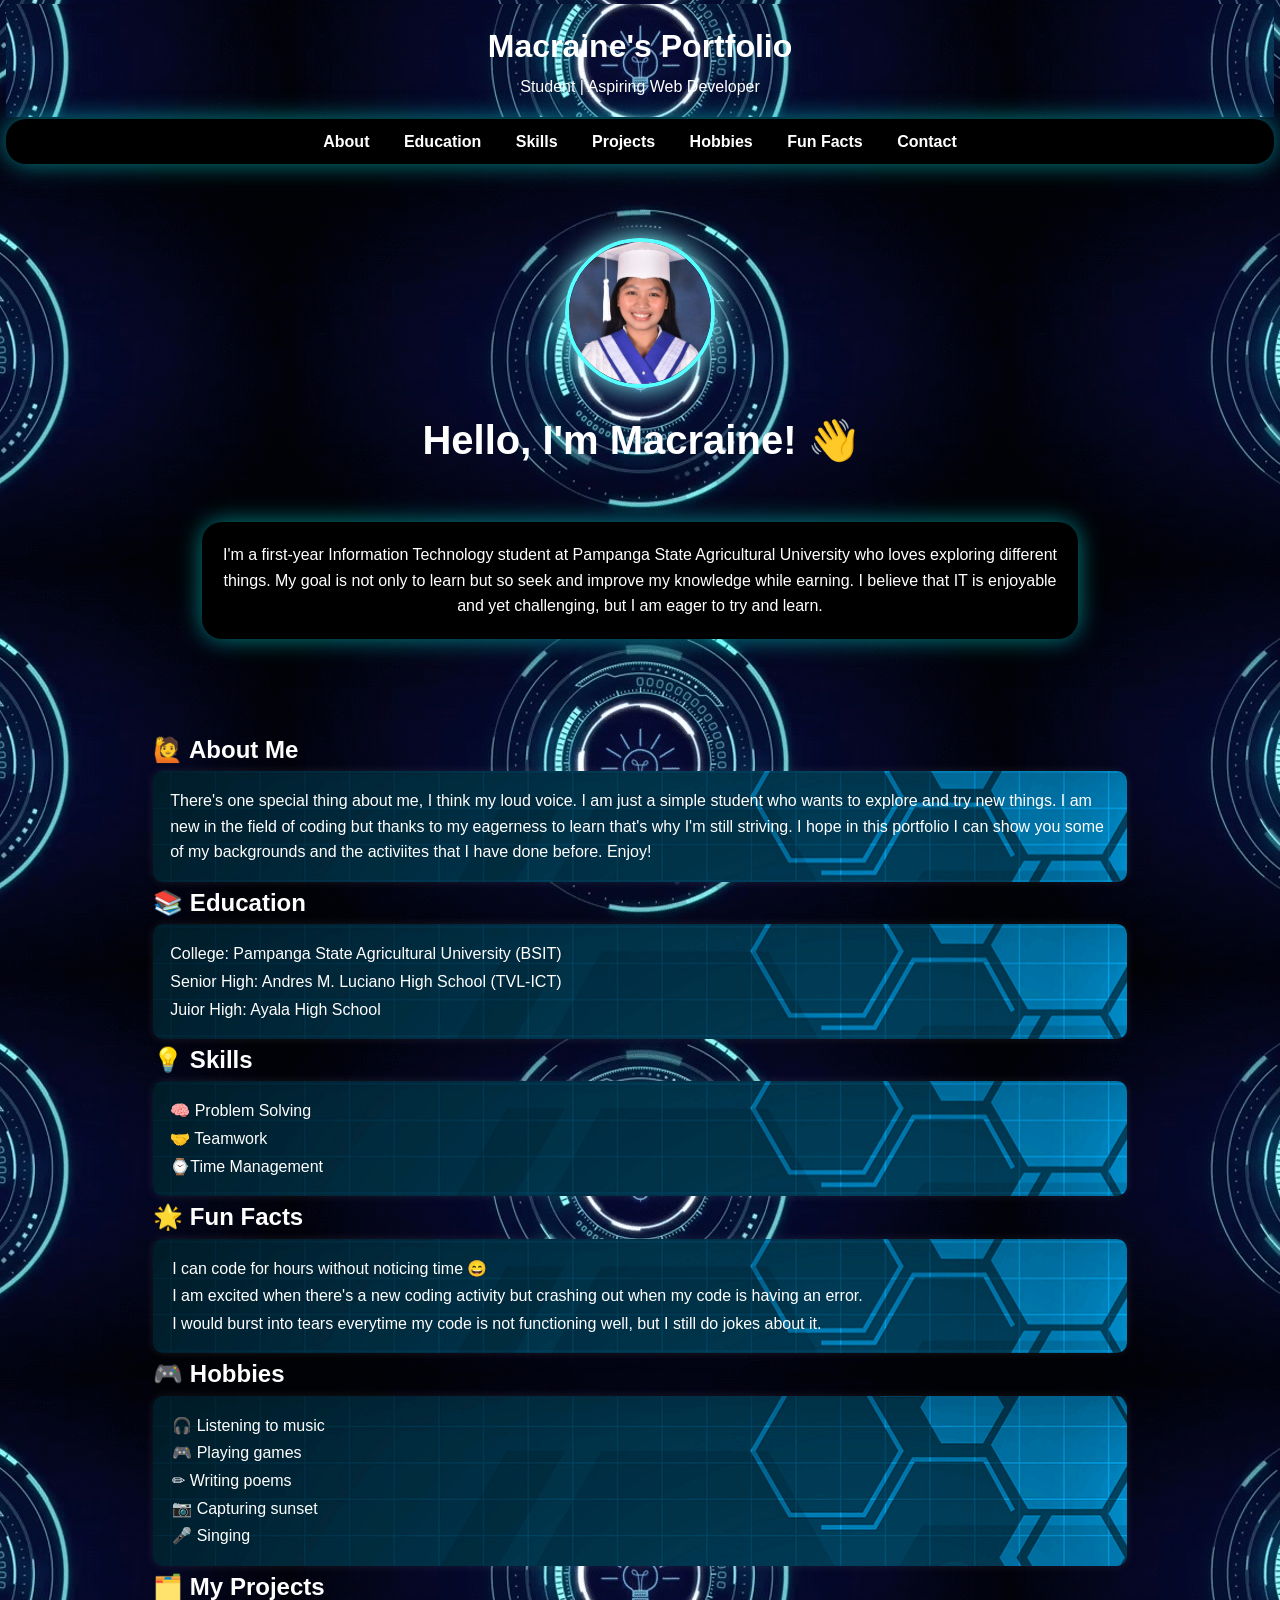
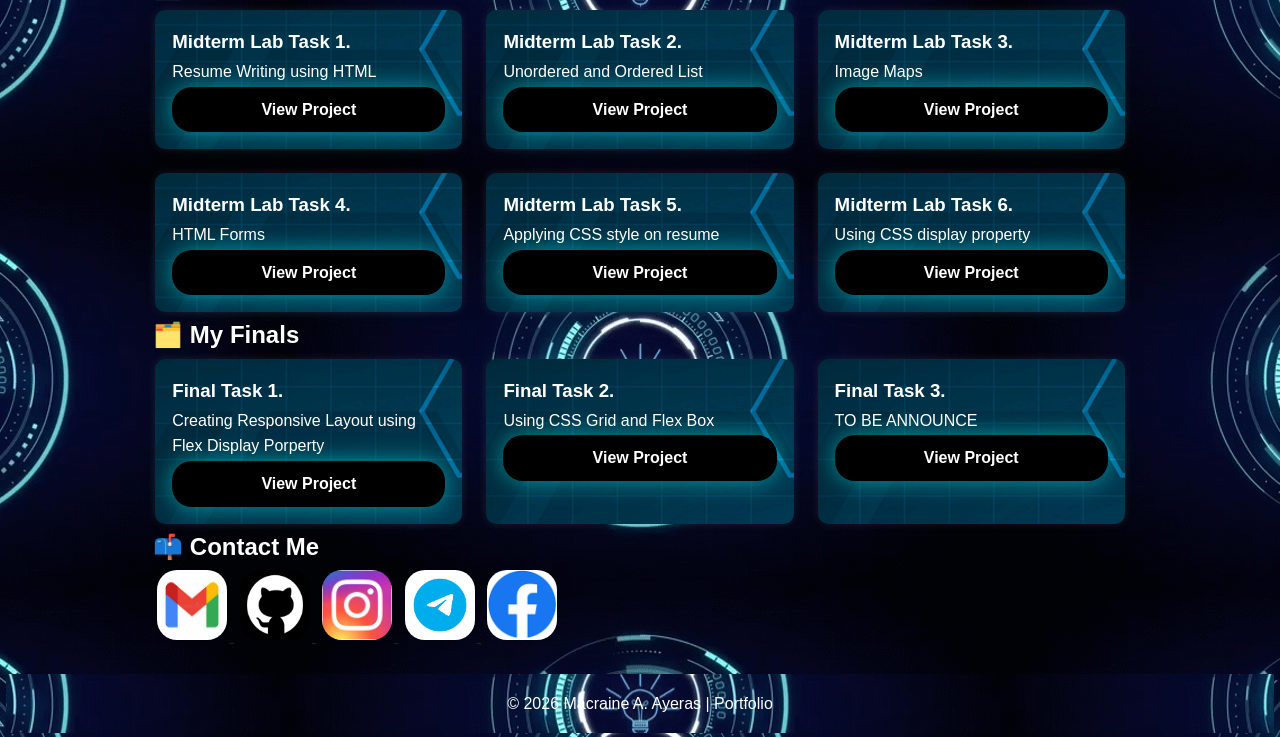
==== index.html @ 58535326 "Update index.html" ====
<!DOCTYPE html>
<html lang="en">
<head>
    <meta charset="UTF-8">
    <meta name="viewport" content="width=device-width, initial-scale=1.0">
    <title>My Portfolio</title>

    <style>
        * {
            margin: 2px;
            padding: 0;
            box-sizing: border-box;
            font-family:'Segoe UI', Tahoma, Geneva, Verdana, sans-serif;
        }

        body {
            line-height: 1.6;
            background-image: url('FinalBG.gif');
            background-position: center;
        }
      

        header,footer {
            background-image:url('FinalBG.gif');
            background-position: center;
            color: #ffffff;
            padding: 15px 0;
            text-align: center;
        }

        h2{
            color: white;
        }

        nav {
            padding: 10px;
            text-align: center;
            border-radius: 10px;
            background: rgba(0,0,0.5);
            border-radius: 20px;
            box-shadow: 0 0 25px rgba(0,255,255,0.5);

        }

        nav a {
            color: white;
            margin: 0 15px;
            text-decoration: none;
            font-weight: bold;
        }

        nav a:hover {
            color: #15929b;
        }

        .container {
            width: 80%;
            margin:  auto;
            padding: 20px;
        }

        .port img {
           width: 150px;
           height: 150px;
           border: 4px solid rgb(87, 255, 255);
           border-radius: 60%;
           margin: 10px auto;
           box-shadow: 0 0 30px rgb(139, 255, 255);
           
           
        }

        .icons img{
            width: 70px;
            height: 70px;
            border-radius: 20px;
            transition: transform 0.3s ease, box-shadow 0.3s ease;
            cursor: pointer;
        }

        .port {
            text-align: center;
            padding: 40px 0;
        }

        .port h1 {
            font-size: 2.5rem;
            color: white;            
        
        }

        .port p {
            color: white;
            width: 90%;
            margin: 50px auto;
            padding: 20px;
            text-align: center;
            background: rgba(0,0,0.5);
            border-radius: 20px;
            box-shadow: 0 0 25px rgba(0,255,255,0.5);
        }

        .projects {
            display: flex;
            gap: 20px;
            flex-wrap: wrap;
        }


        .card {
            background-image: url('bgMid.gif');
            background-position: center;
            background-size: auto;
            color: white;
            padding: 15px;
            flex: 1 1 250px;
            border-radius: 10px;
            box-shadow: 0 0 10px rgba(235, 224, 224, 0.1);
        }

    </style>
</head>
<body>
      <header>
        <h1>Macraine's Portfolio</h1>
        <p> Student | Aspiring  Web Developer</p>
      </header>
    

    <nav>
        <a href="#about">About</a>
        <a href="#education">Education</a>
        <a href="#skills">Skills</a>
        <a href="#projects">Projects</a>
        <a href="#hobbies">Hobbies</a>
        <a href="#funfacts">Fun Facts</a>
        <a href="#contact">Contact</a>      
    </nav>
    

       <div class="container">
        <section class="port">
            <img src="grad.jpg">
            <h1> Hello, I'm Macraine! 👋</h1>
            <p>I'm a first-year Information Technology student at Pampanga State Agricultural University who loves exploring different things. My goal is not only to learn but so seek and improve my knowledge while earning. I believe that IT is enjoyable and yet challenging, but I am eager to try and learn.</p>
        </section>

        
            <h2>🙋 About Me</h2>
            <div class="card">
               <p>   There's one special thing about me, I think my loud voice. I am just a simple student who wants to explore and try new things. I am new in the field of coding but thanks to my eagerness to learn that's why I'm still striving. I hope in this portfolio I can show you some of my backgrounds and the activiites that I have done before. Enjoy! </p>
            </div>           

          
            <h2> 📚 Education</h2>
            <div class="card">
               <p>College: Pampanga State Agricultural University (BSIT)</p>
               <p>Senior High: Andres M. Luciano High School (TVL-ICT)</p>
               <p>Juior High: Ayala High School</p>
            </div>

           <h2> 💡 Skills</h2>
           <div class="card">
                <P>🧠 Problem Solving</P>
                <P>🤝 Teamwork</P>
                <p>⌚Time Management</p>
           </div>

         
           <h2> 🌟 Fun Facts</h2>
            <div class="card">
              <ul type="none">
                <li>I can code for hours without noticing time 😄</li>
                <li>I am excited when there's a new coding activity but crashing out when my code is having an error. </li>
                <li>I would burst into tears everytime my code is not functioning well, but I still do jokes about it.</li>
              </ul>
            </div>
     

           <h2>🎮 Hobbies</h2>
           <div class="card">
            <ul type="none">
                <li>🎧 Listening to music </li>
                <li>🎮 Playing games  </li>
                <li>✏ Writing poems</li>
                <li>📷 Capturing sunset</li>
                <li>🎤 Singing</li>
            </ul>
           </div>

            <h2>🗂️ My Projects</h2>
            <div class="projects">
                <div class="card">
                    <h3>Midterm Lab Task 1.</h3>
                    <p>Resume Writing using HTML</p>
                  <nav>
                    <a href="Resumee.html" target="_blank" class="btn">View Project</a>
                  </nav>
                </div>

                <div class="card">
                    <h3>Midterm Lab Task 2.</h3>
                    <p>Unordered and Ordered List</p>
                  <nav>
                    <a href="task2.html" target="_blank" class="btn">View Project</a>
                  </nav>
                </div>

                <div class="card">
                    <h3>Midterm Lab Task 3.</h3>
                    <p>Image Maps</p>
                  <nav>
                    <a href="map.html" target="_blank" class="btn">View Project</a>
                  </nav>
                </div>

                <div class="card">
                    <h3>Midterm Lab Task 4.</h3>
                    <p>HTML Forms</p>
                  <nav>
                    <a href="formTask.html" target="_blank" class="btn">View Project</a>
                  </nav>
                </div>

                <div class="card">
                    <h3>Midterm Lab Task 5.</h3>
                    <p>Applying CSS style on resume </p>
                  <nav>
                    <a href="resume.html" target="_blank" class="btn">View Project</a>
                  </nav>
                </div>

                <div class="card">
                    <h3>Midterm Lab Task 6.</h3>
                    <p>Using CSS display property</p>
                  <nav>
                    <a href="LabTask6-1.html" target="_blank" class="btn">View Project</a>
                  </nav>
                </div>
            </div>


            <h2>🗂️ My Finals</h2>
            <div class="projects">
                <div class="card">
                    <h3>Final Task 1.</h3>
                    <p>Creating Responsive Layout using Flex Display Porperty</p>
                  <nav>
                    <a href="#FinalTask1.html" target="_blank" class="btn">View Project</a>
                  </nav>
                </div>

                <div class="card">
                    <h3>Final Task 2.</h3>
                    <p>Using CSS Grid and Flex Box</p>
                  <nav>
                    <a href="FinalTask2.html" target="_blank" class="btn">View Project</a>
                  </nav>
                </div>
                
                <div class="card">
                    <h3>Final Task 3.</h3>
                    <p>TO BE ANNOUNCE</p>
                  <nav>
                    <a href="#" target="_blank" class="btn">View Project</a>
                  </nav>
                </div>
            </div>
  
            <h2>📫 Contact Me</h2>
            <div class="icons">
                <a href="https://ayerasraine@gmail.com" target="_blank">
                    <img src="gmail.jpg" alt="Gmail">
                </a>

                <a href="https://github.com/ayerasmacraine" target="_blank">
                    <img src="github.jpg" alt="github">
                </a>

                <a href="https://www.instagram.com/lilary.a" target="_blank">
                    <img src="instagram.jpg" alt="instagram">
                </a>

                <a href="TeleQR.jpg" target="_blank">
                    <img src="tele.jpg" alt="telegram">
                </a>

                <a href="https://www.facebook.com/share/1NigavJPXQ/" target="_blank">
                    <img src="facebook.jpg" alt="facebook">
                </a>             
            </div>
    </div>
    <footer>
        <p>© 2026 Macraine A. Ayeras | Portfolio </p>
    </footer>

</body>
</html>
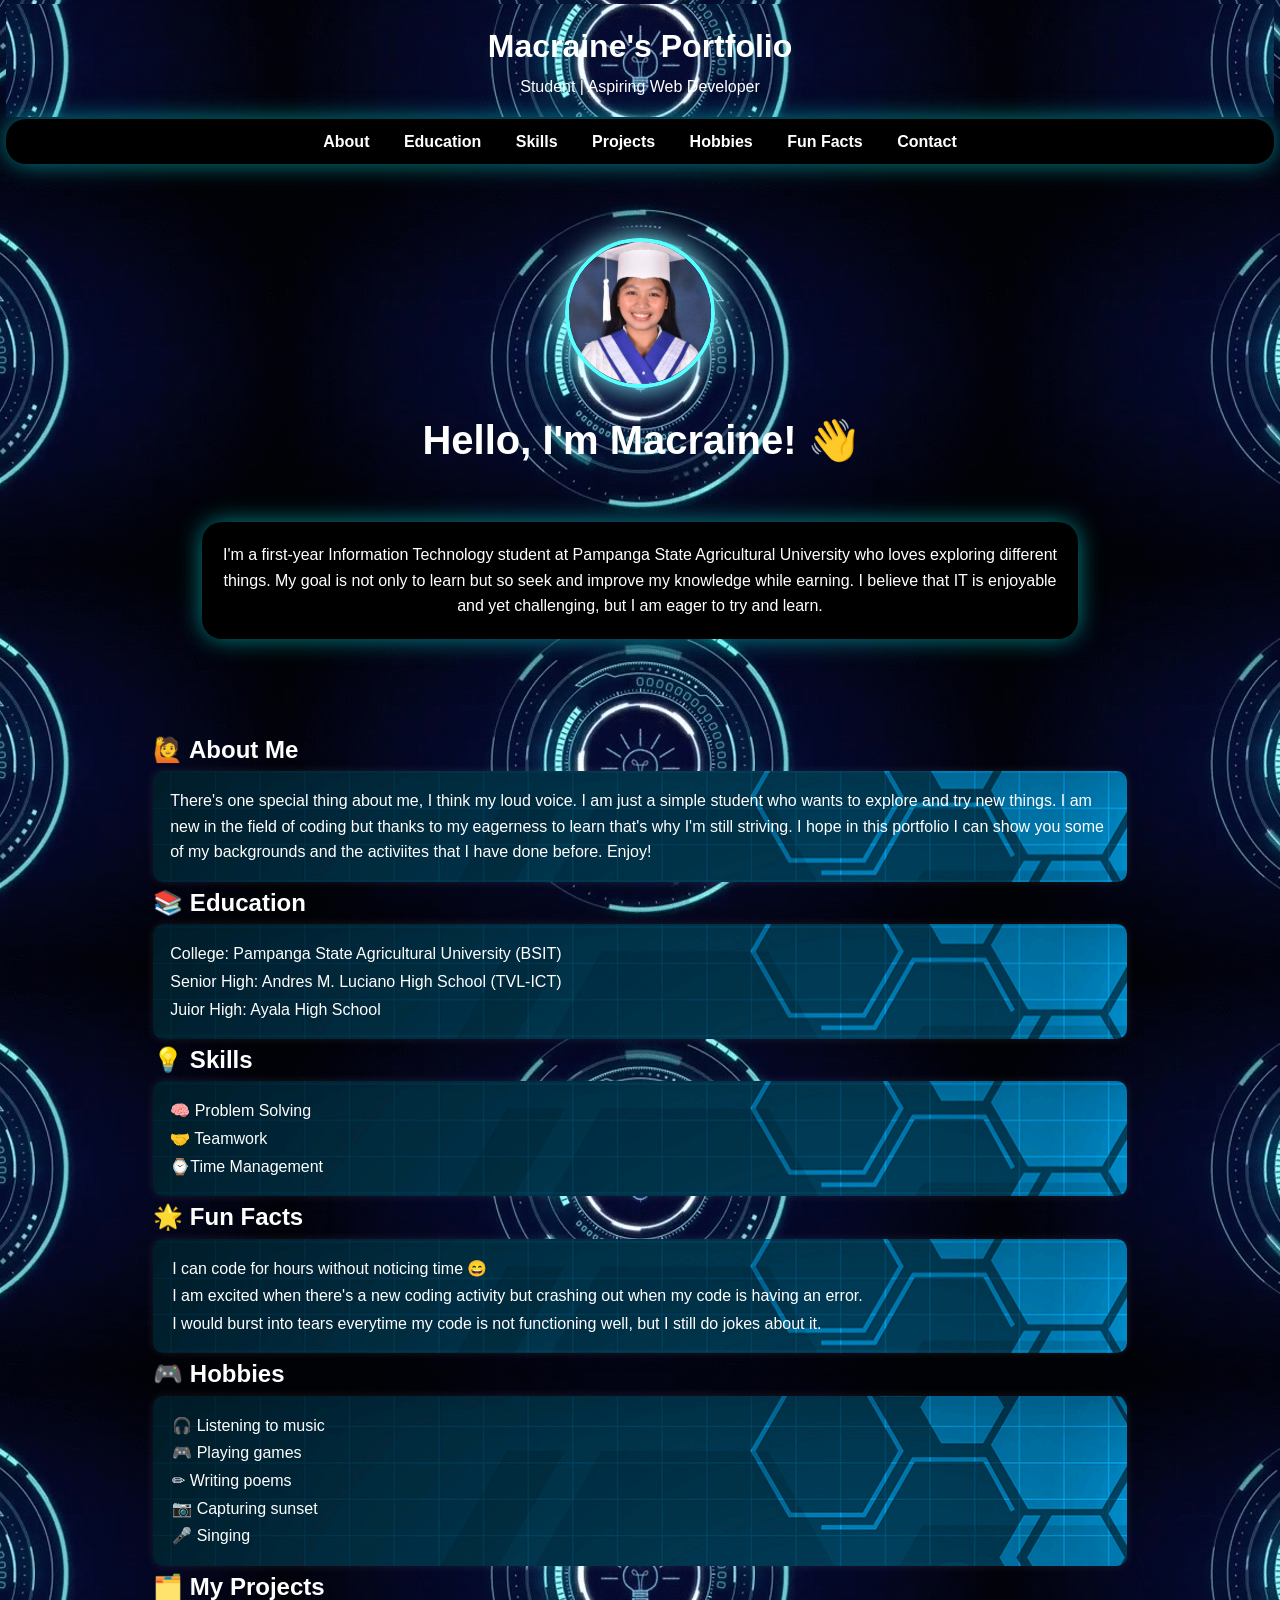
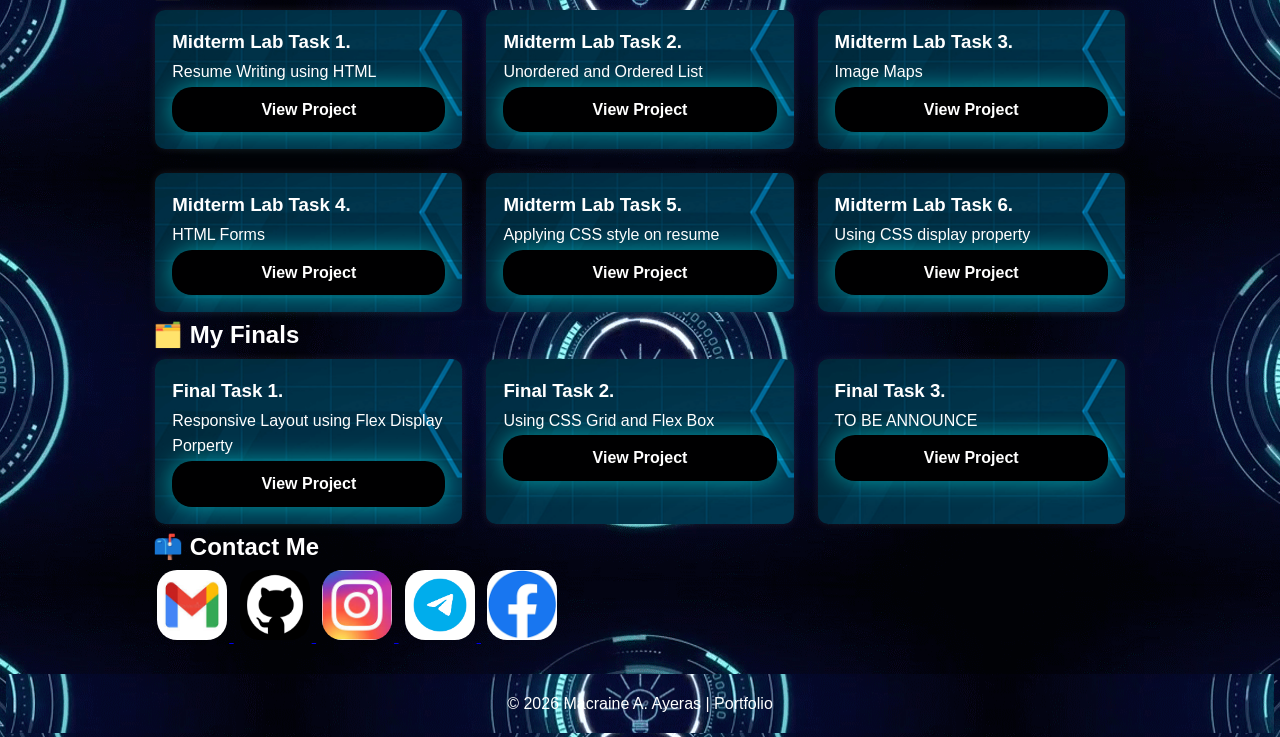
==== commit 88b87c1a: "Fix HTML encoding issues in index.html" ====
--- a/index.html
+++ b/index.html
@@ -244,9 +244,9 @@
             <div class="projects">
                 <div class="card">
                     <h3>Final Task 1.</h3>
-                    <p>Creating Responsive Layout using Flex Display Porperty</p>
-                  <nav>
-                    <a href="#FinalTask1.html" target="_blank" class="btn">View Project</a>
+                    <p>Responsive Layout using Flex Display Porperty</p>
+                  <nav>
+                    <a href="FinalTask1.html" target="_blank" class="btn">View Project</a>
                   </nav>
                 </div>
 
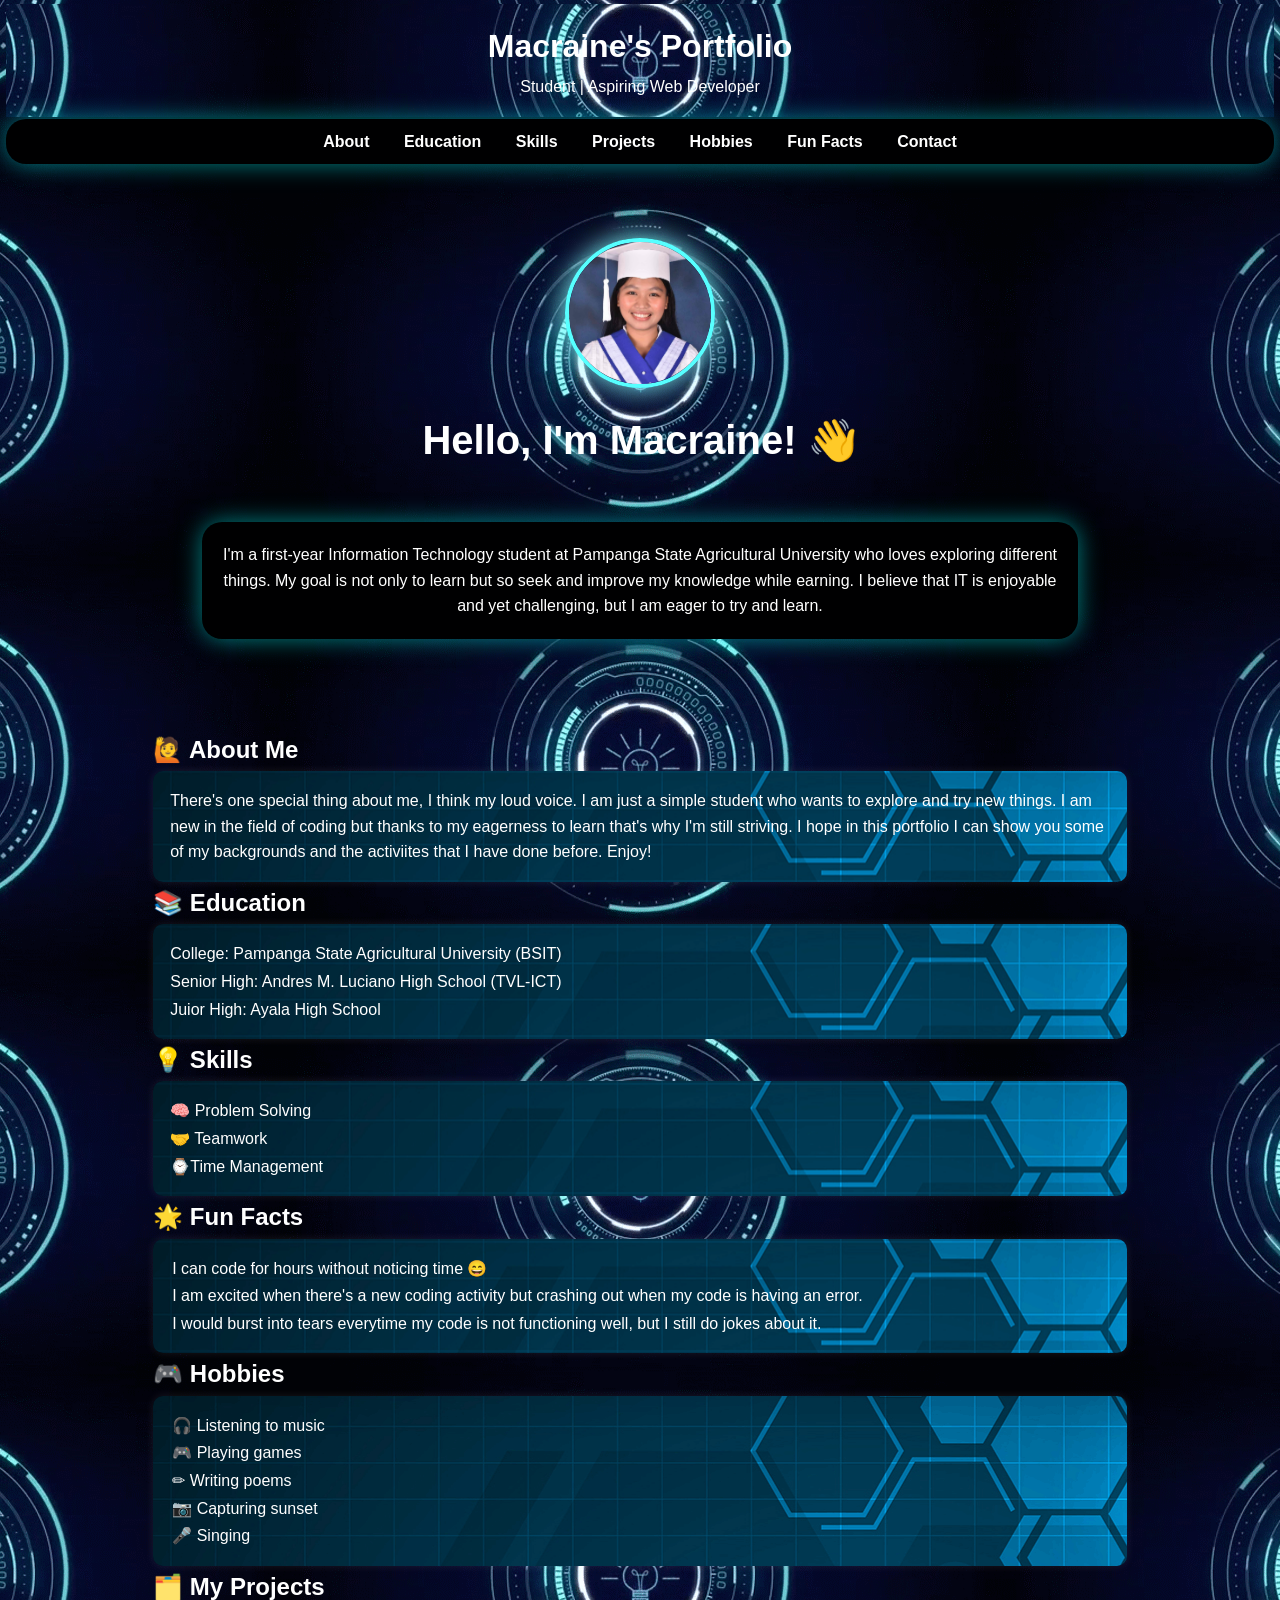
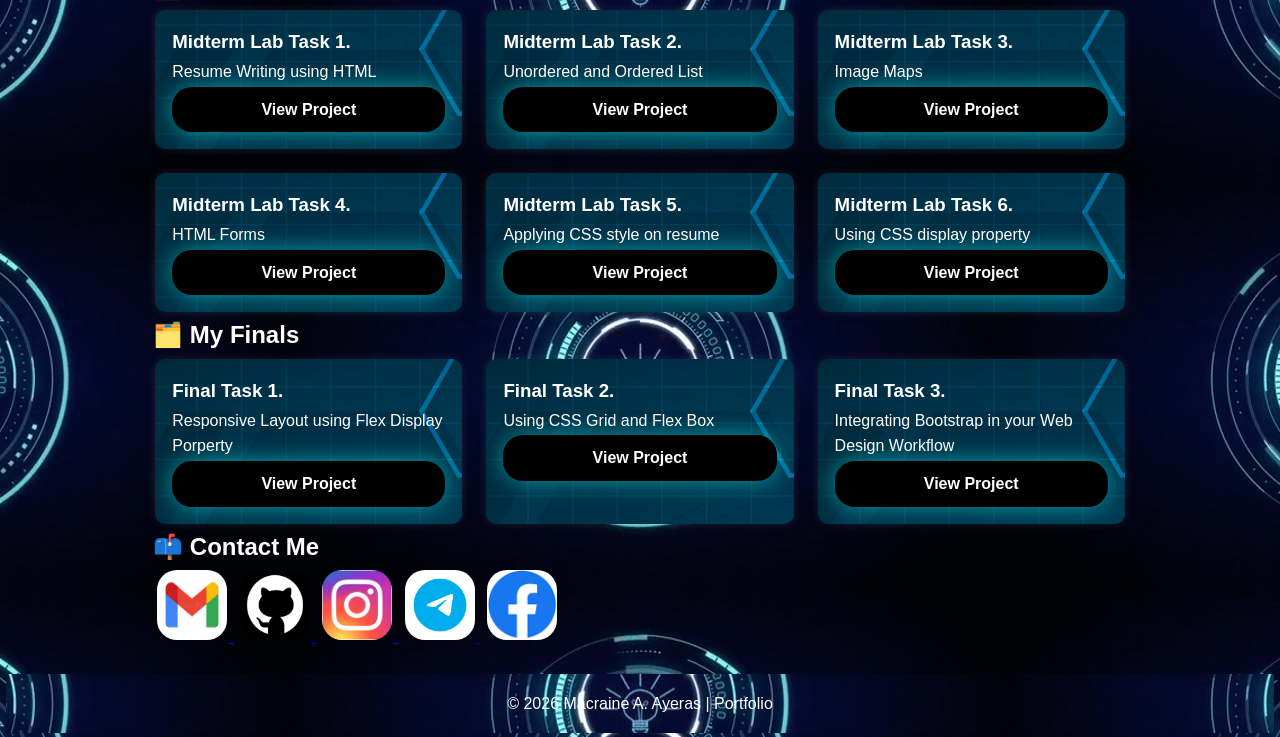
==== commit bea71057: "Fix HTML formatting and update content" ====
--- a/index.html
+++ b/index.html
@@ -260,9 +260,9 @@
                 
                 <div class="card">
                     <h3>Final Task 3.</h3>
-                    <p>TO BE ANNOUNCE</p>
-                  <nav>
-                    <a href="#" target="_blank" class="btn">View Project</a>
+                    <p>Integrating Bootstrap in your Web Design Workflow</p>
+                  <nav>
+                    <a href="FinalTask3.html" target="_blank" class="btn">View Project</a>
                   </nav>
                 </div>
             </div>
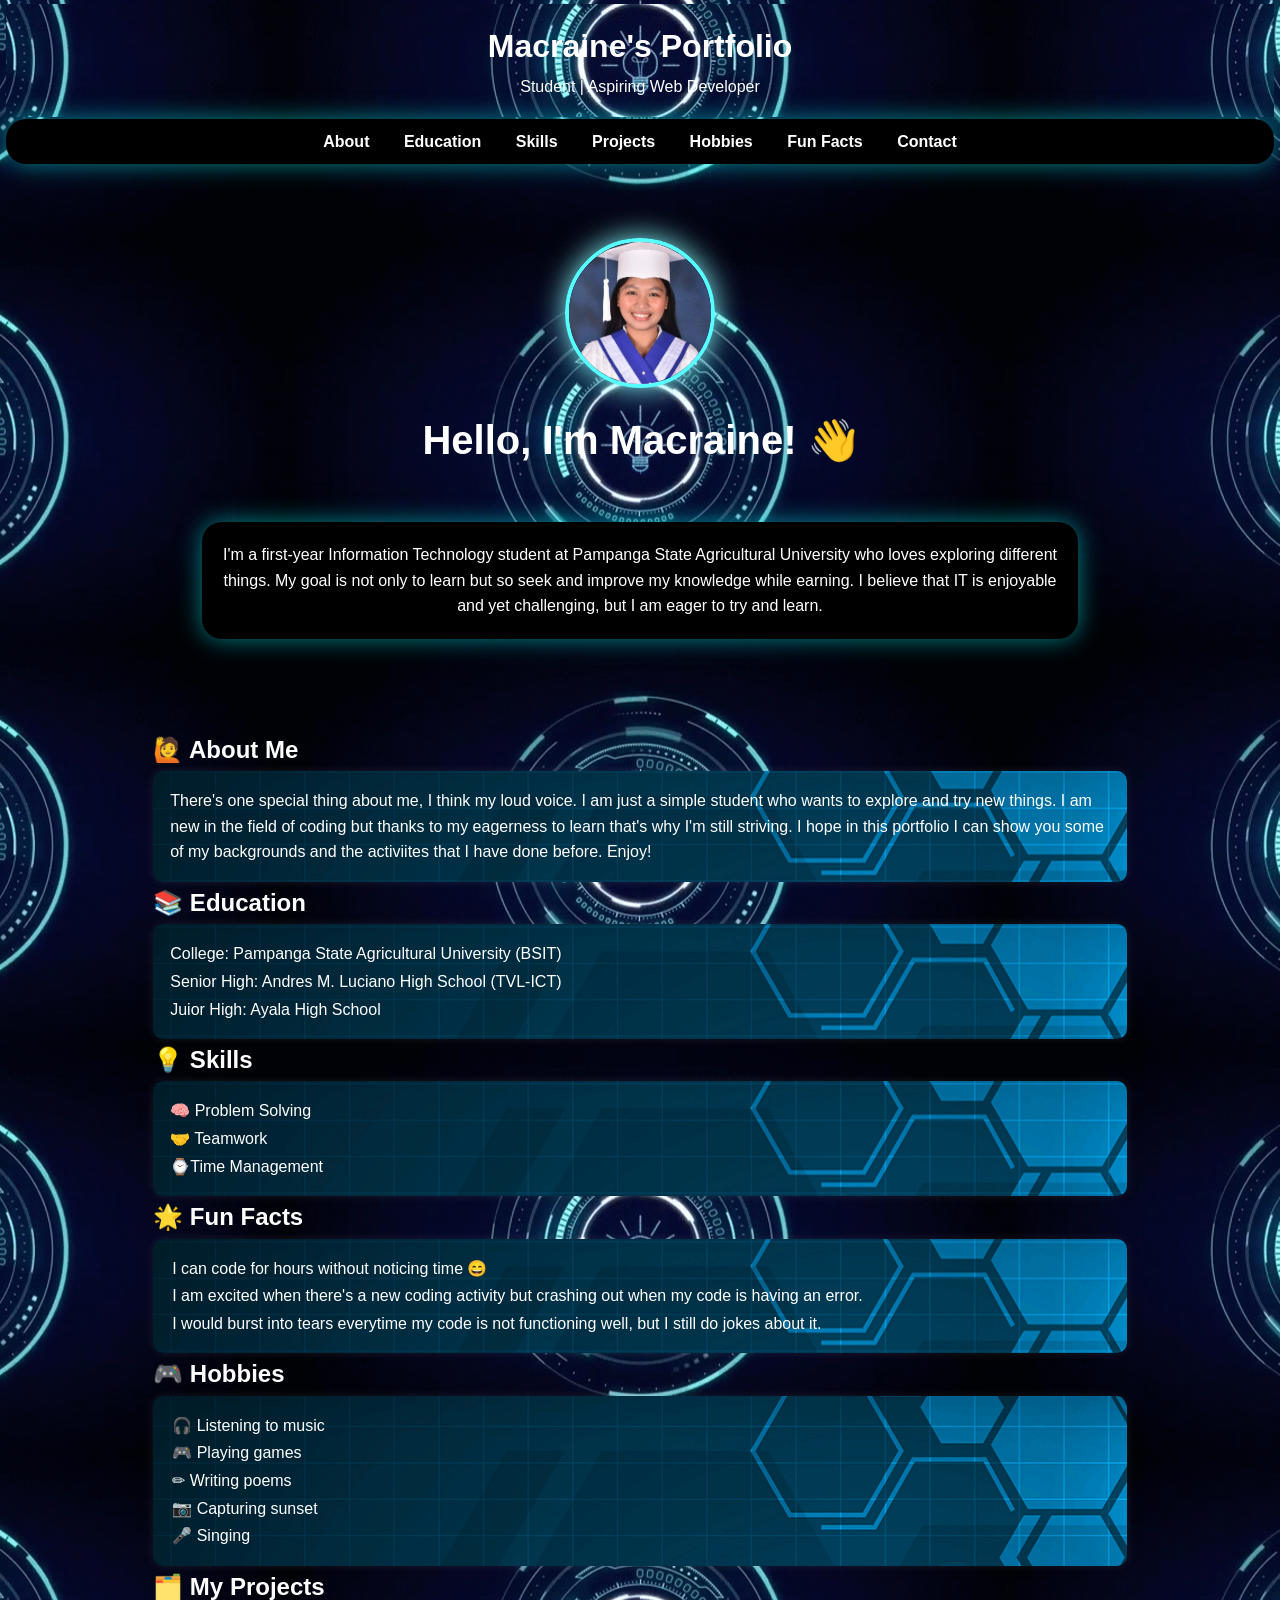
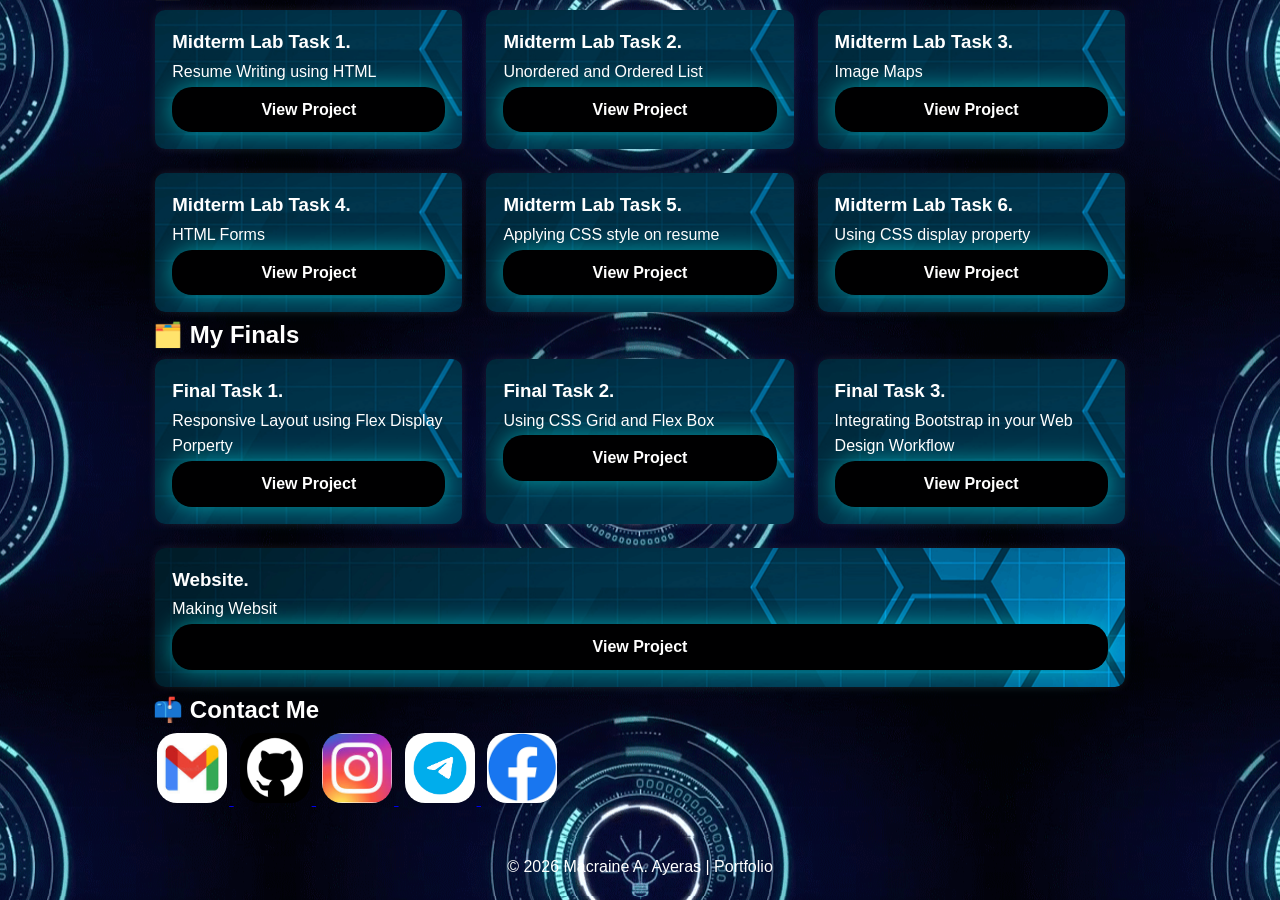
==== commit 1dad80c0: "Fix HTML formatting and structure" ====
--- a/index.html
+++ b/index.html
@@ -265,6 +265,14 @@
                     <a href="FinalTask3.html" target="_blank" class="btn">View Project</a>
                   </nav>
                 </div>
+
+                <div class="card">
+                    <h3>Website.</h3>
+                    <p>Making Websit</p>
+                  <nav>
+                    <a href="https://lorindavid.github.io/Tinape/" target="_blank" class="btn">View Project</a>
+                  </nav>
+                </div>
             </div>
   
             <h2>📫 Contact Me</h2>
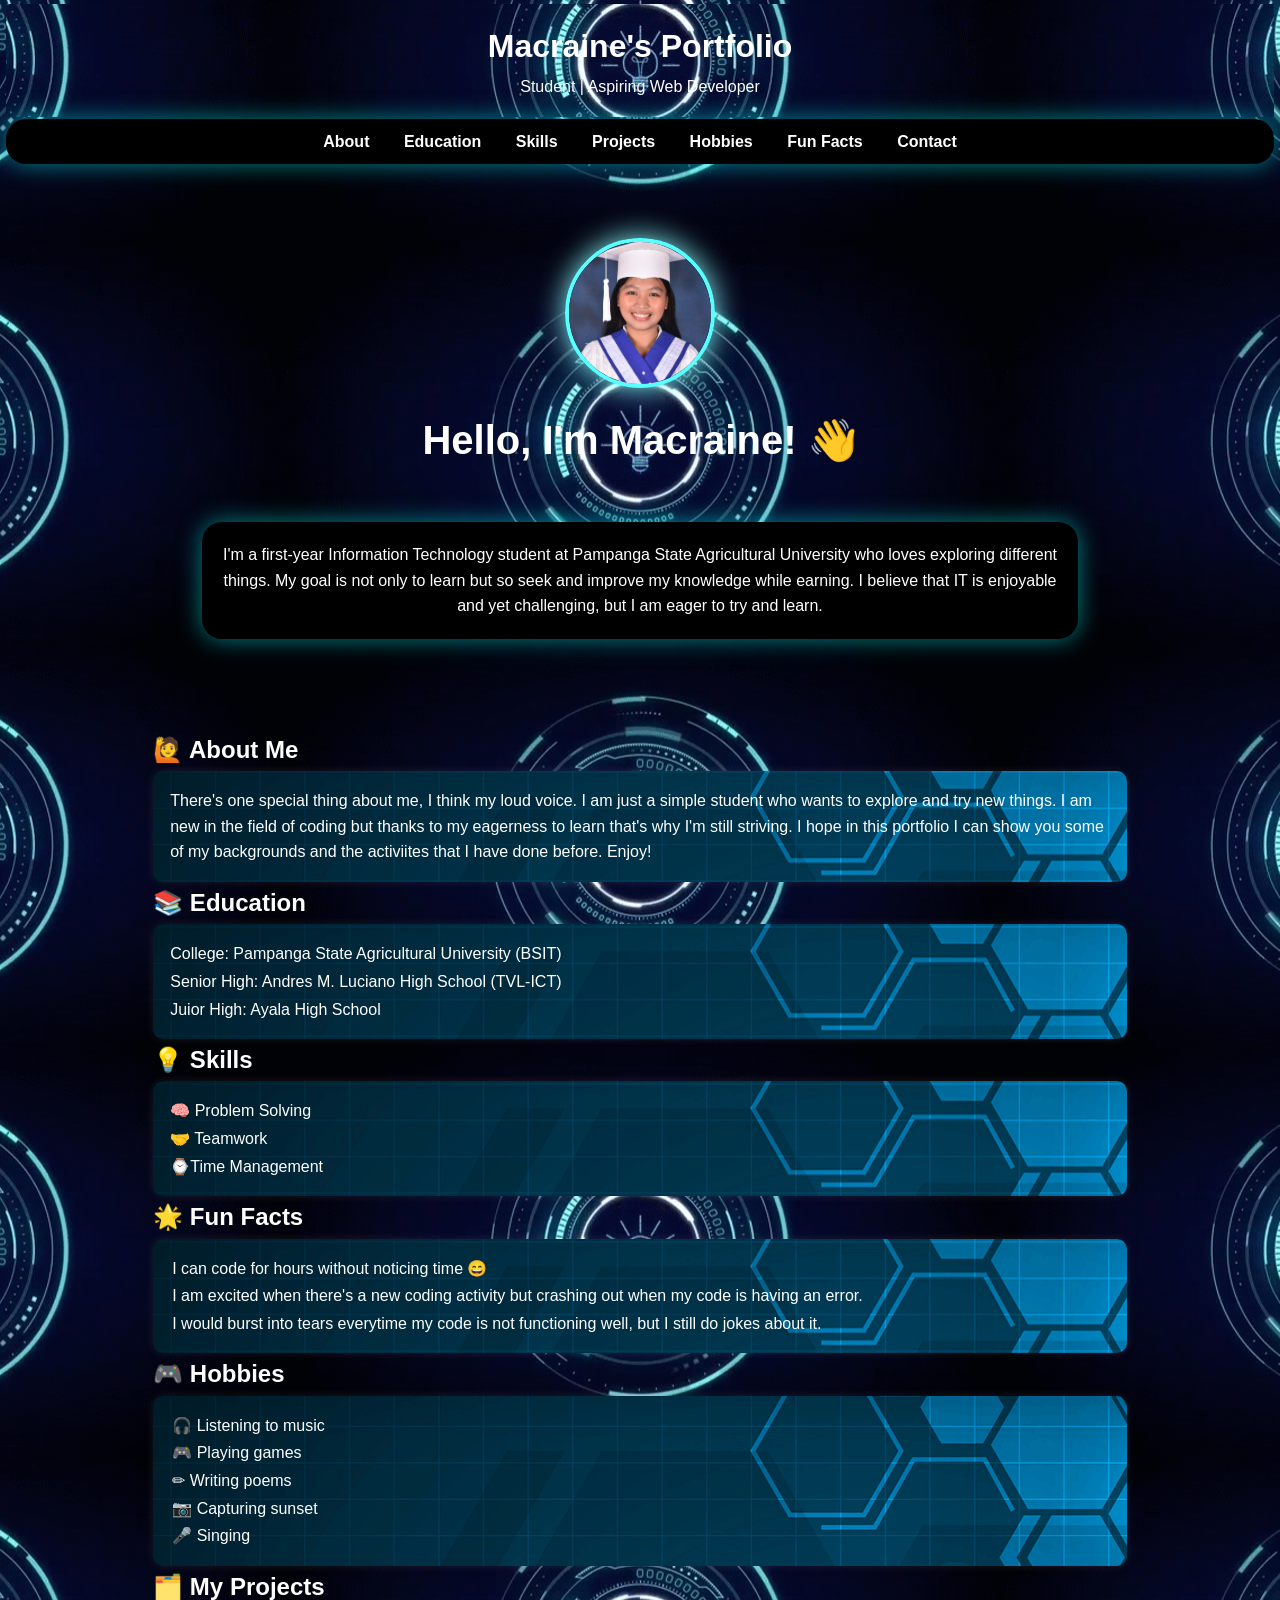
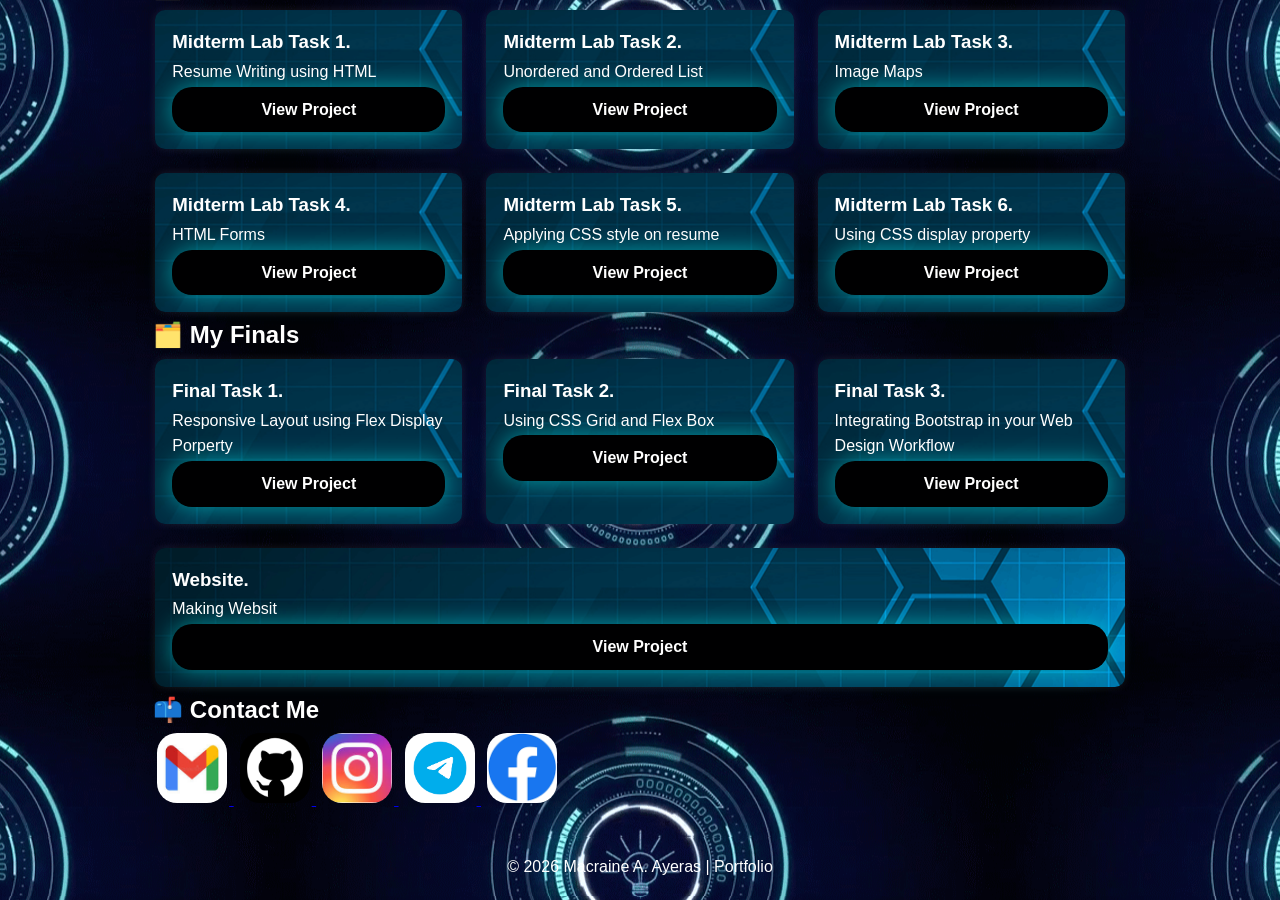
==== commit 66b7cc25: "Update index.html" ====
--- a/index.html
+++ b/index.html
@@ -270,7 +270,7 @@
                     <h3>Website.</h3>
                     <p>Making Websit</p>
                   <nav>
-                    <a href="https://lorindavid.github.io/Tinape/" target="_blank" class="btn">View Project</a>
+                    <a href="https://lorindavid.github.io/Tinap-/" target="_blank" class="btn">View Project</a>
                   </nav>
                 </div>
             </div>
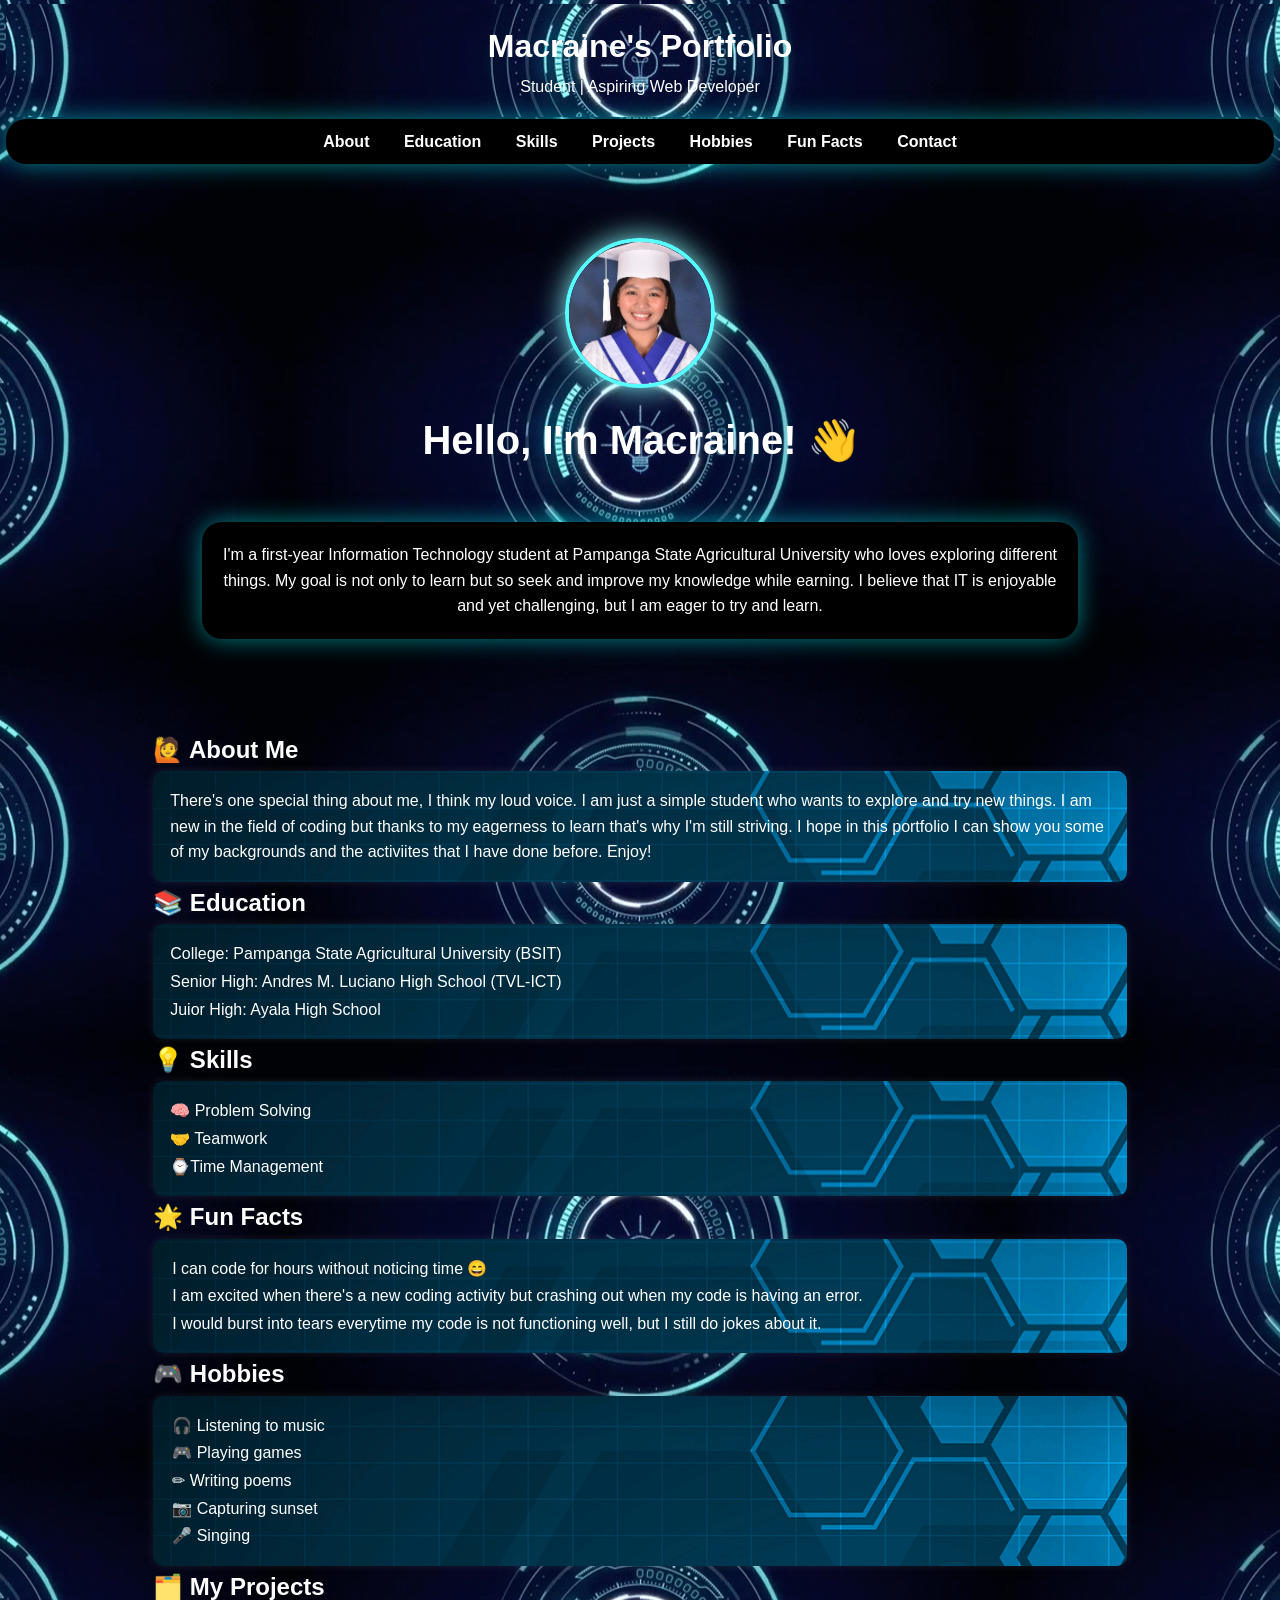
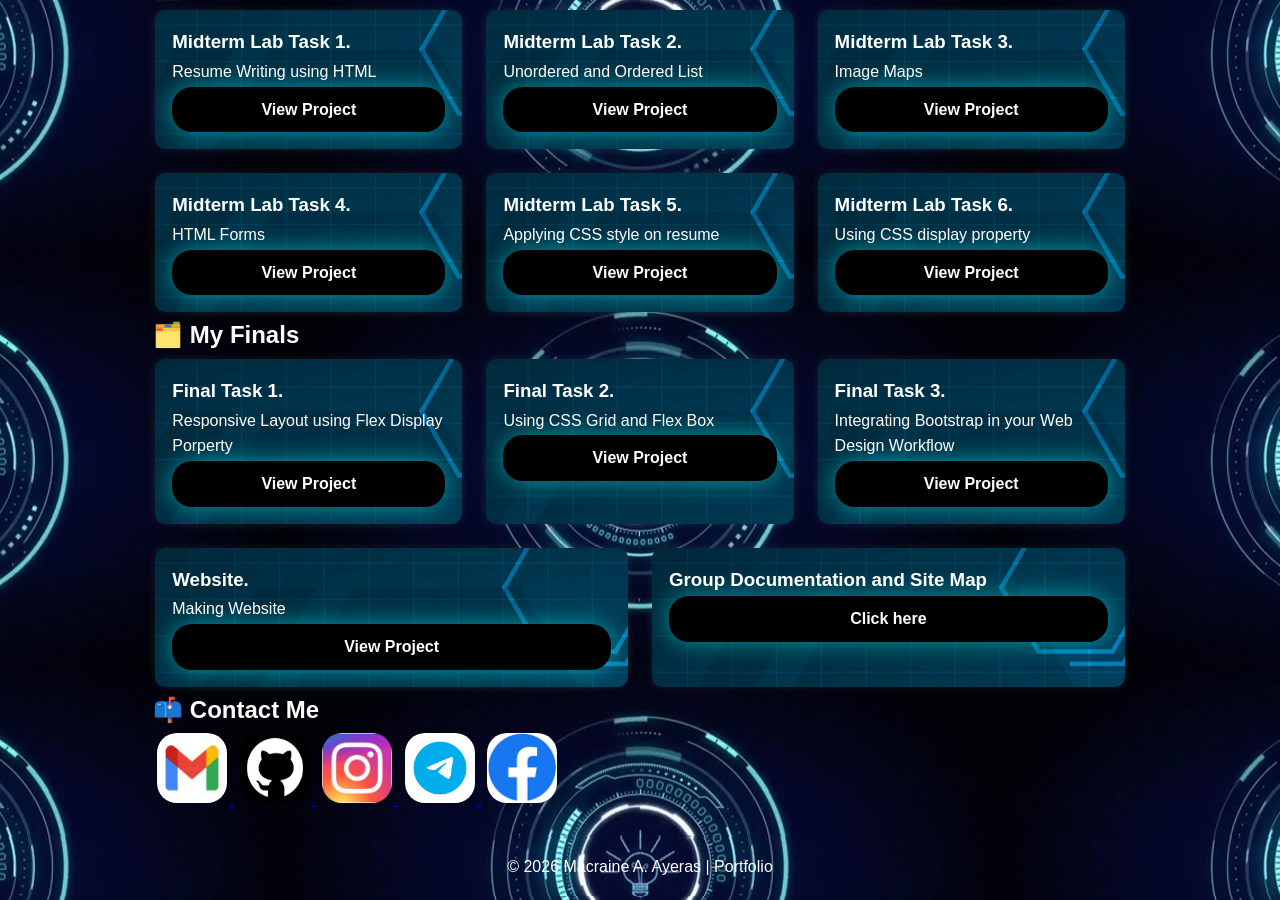
==== commit f6edf5af: "Update index.html" ====
--- a/index.html
+++ b/index.html
@@ -268,9 +268,16 @@
 
                 <div class="card">
                     <h3>Website.</h3>
-                    <p>Making Websit</p>
+                    <p>Making Website</p>
                   <nav>
                     <a href="https://lorindavid.github.io/Tinap-/" target="_blank" class="btn">View Project</a>
+                  </nav>
+                </div>
+
+                <div class="card">
+                    <h3>Group Documentation and Site Map</h3>
+                  <nav>
+                    <a href="https://drive.google.com/drive/folders/1i32QQMBI1KBZwxn1Tz8pKezfD4pThwq4?usp=sharing" target="_blank" class="btn">Click here</a>
                   </nav>
                 </div>
             </div>
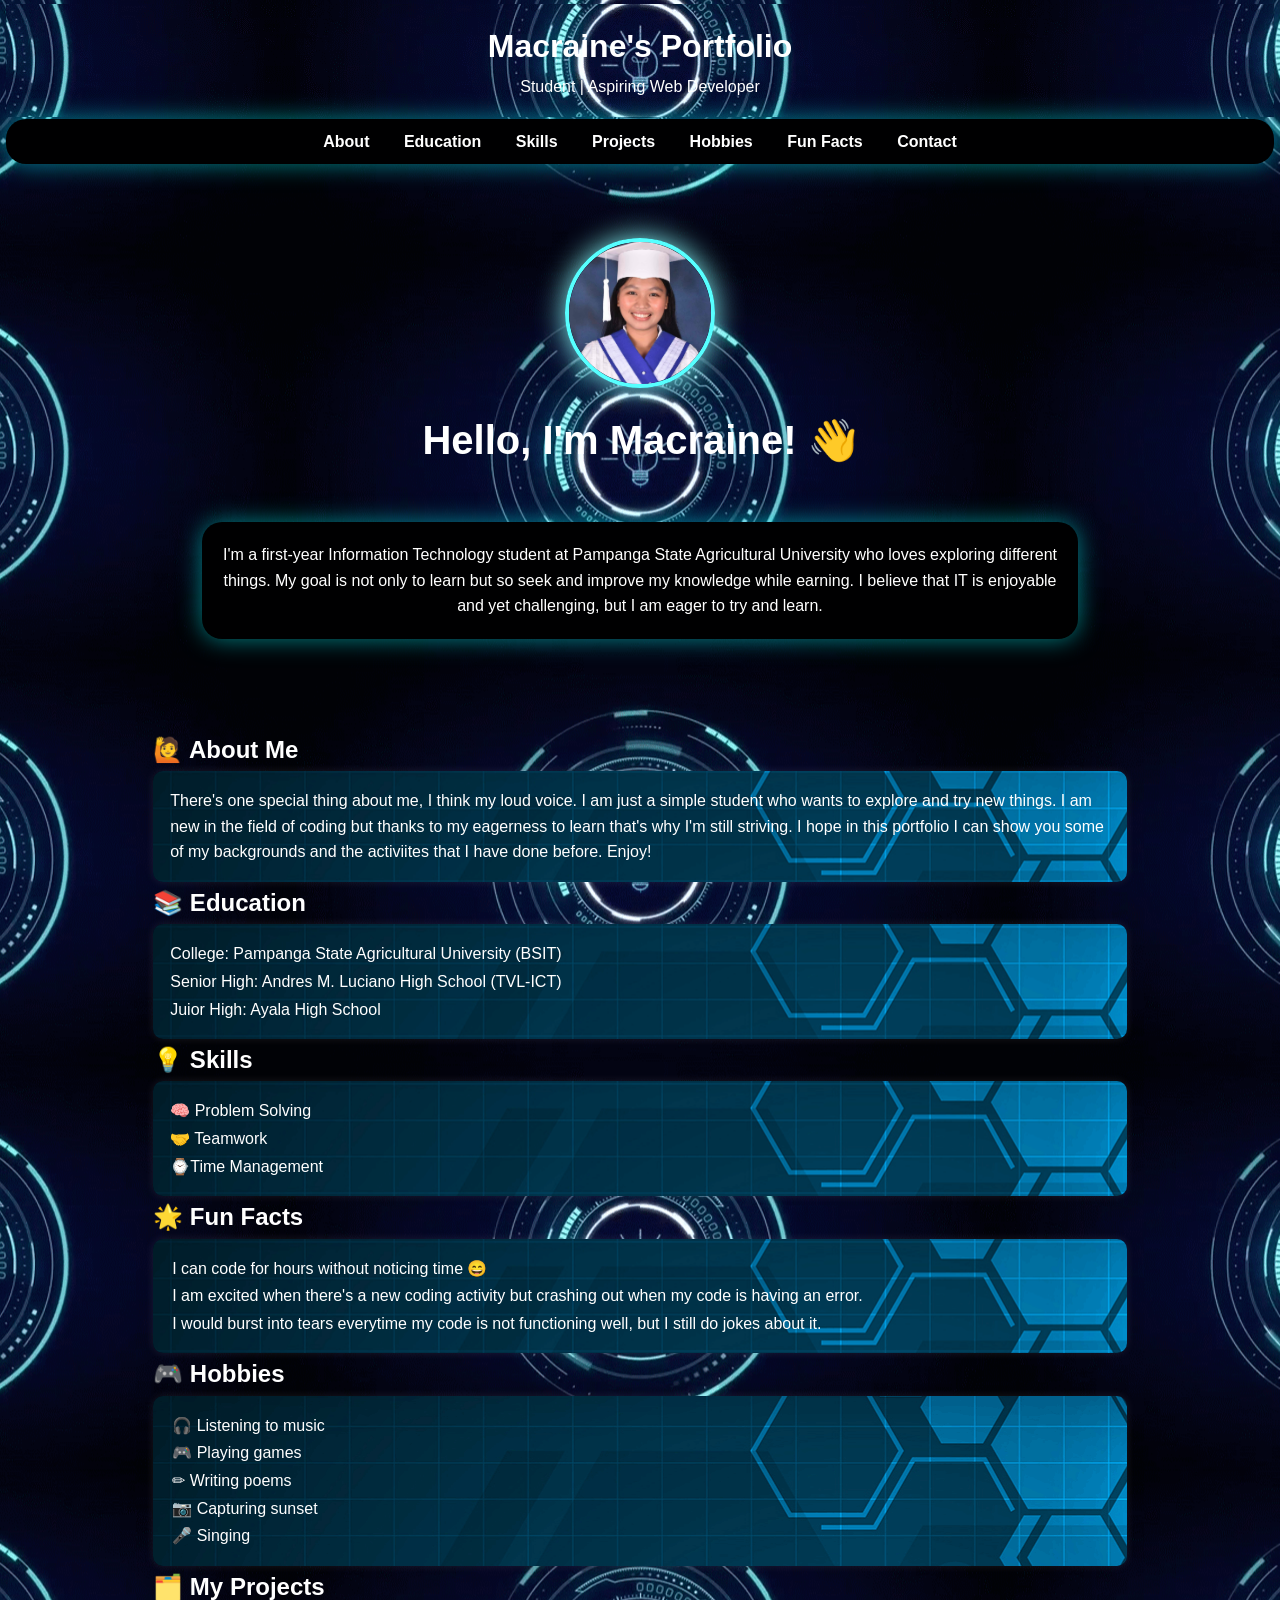
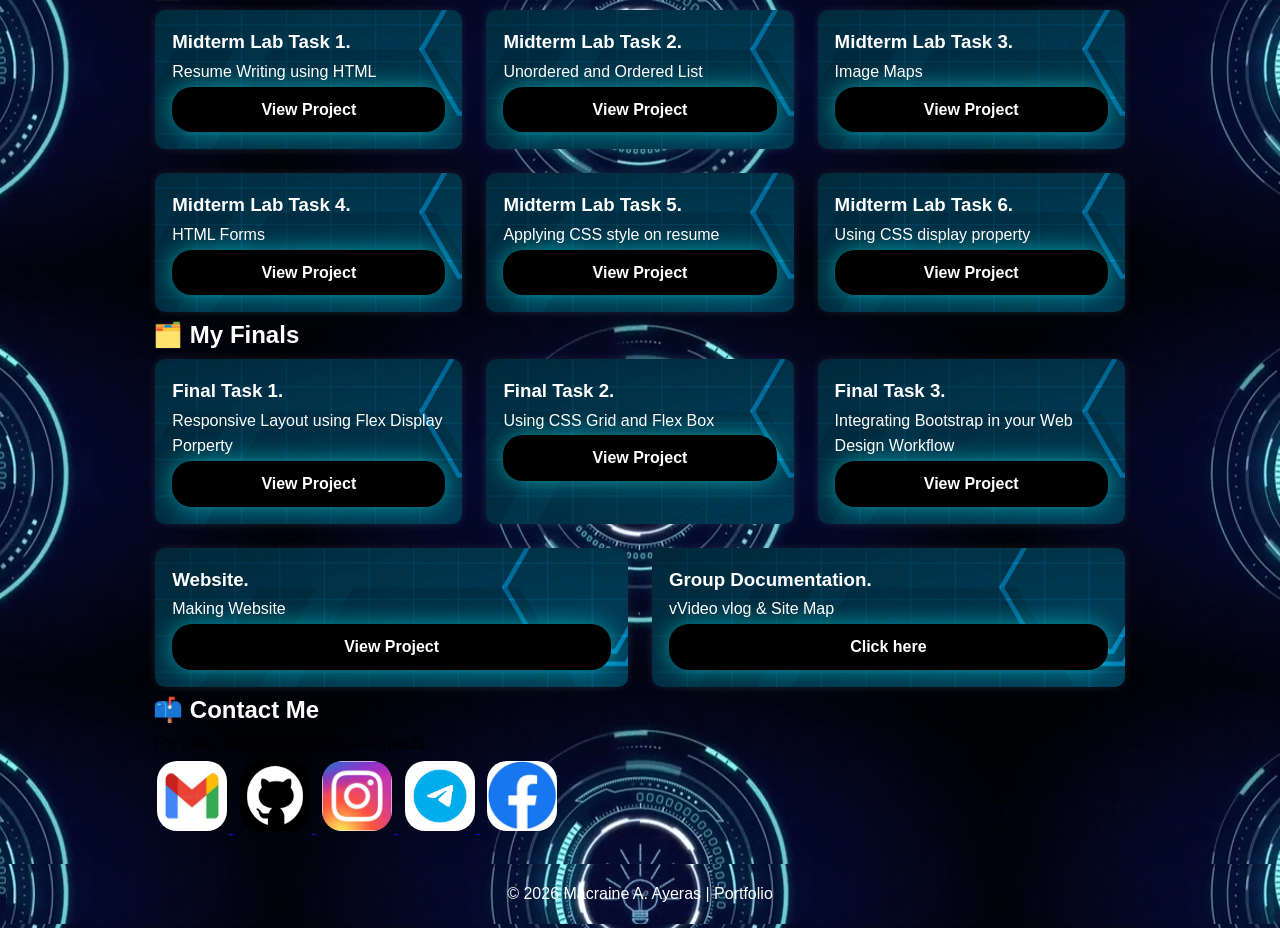
==== commit dd11d05a: "Update index.html" ====
--- a/index.html
+++ b/index.html
@@ -275,7 +275,8 @@
                 </div>
 
                 <div class="card">
-                    <h3>Group Documentation and Site Map</h3>
+                    <h3>Group Documentation.</h3>
+                    <p>vVideo vlog & Site Map</p>
                   <nav>
                     <a href="https://drive.google.com/drive/folders/1i32QQMBI1KBZwxn1Tz8pKezfD4pThwq4?usp=sharing" target="_blank" class="btn">Click here</a>
                   </nav>
@@ -283,6 +284,7 @@
             </div>
   
             <h2>📫 Contact Me</h2>
+           <p>For more info, just click these contacts.</p>
             <div class="icons">
                 <a href="https://ayerasraine@gmail.com" target="_blank">
                     <img src="gmail.jpg" alt="Gmail">
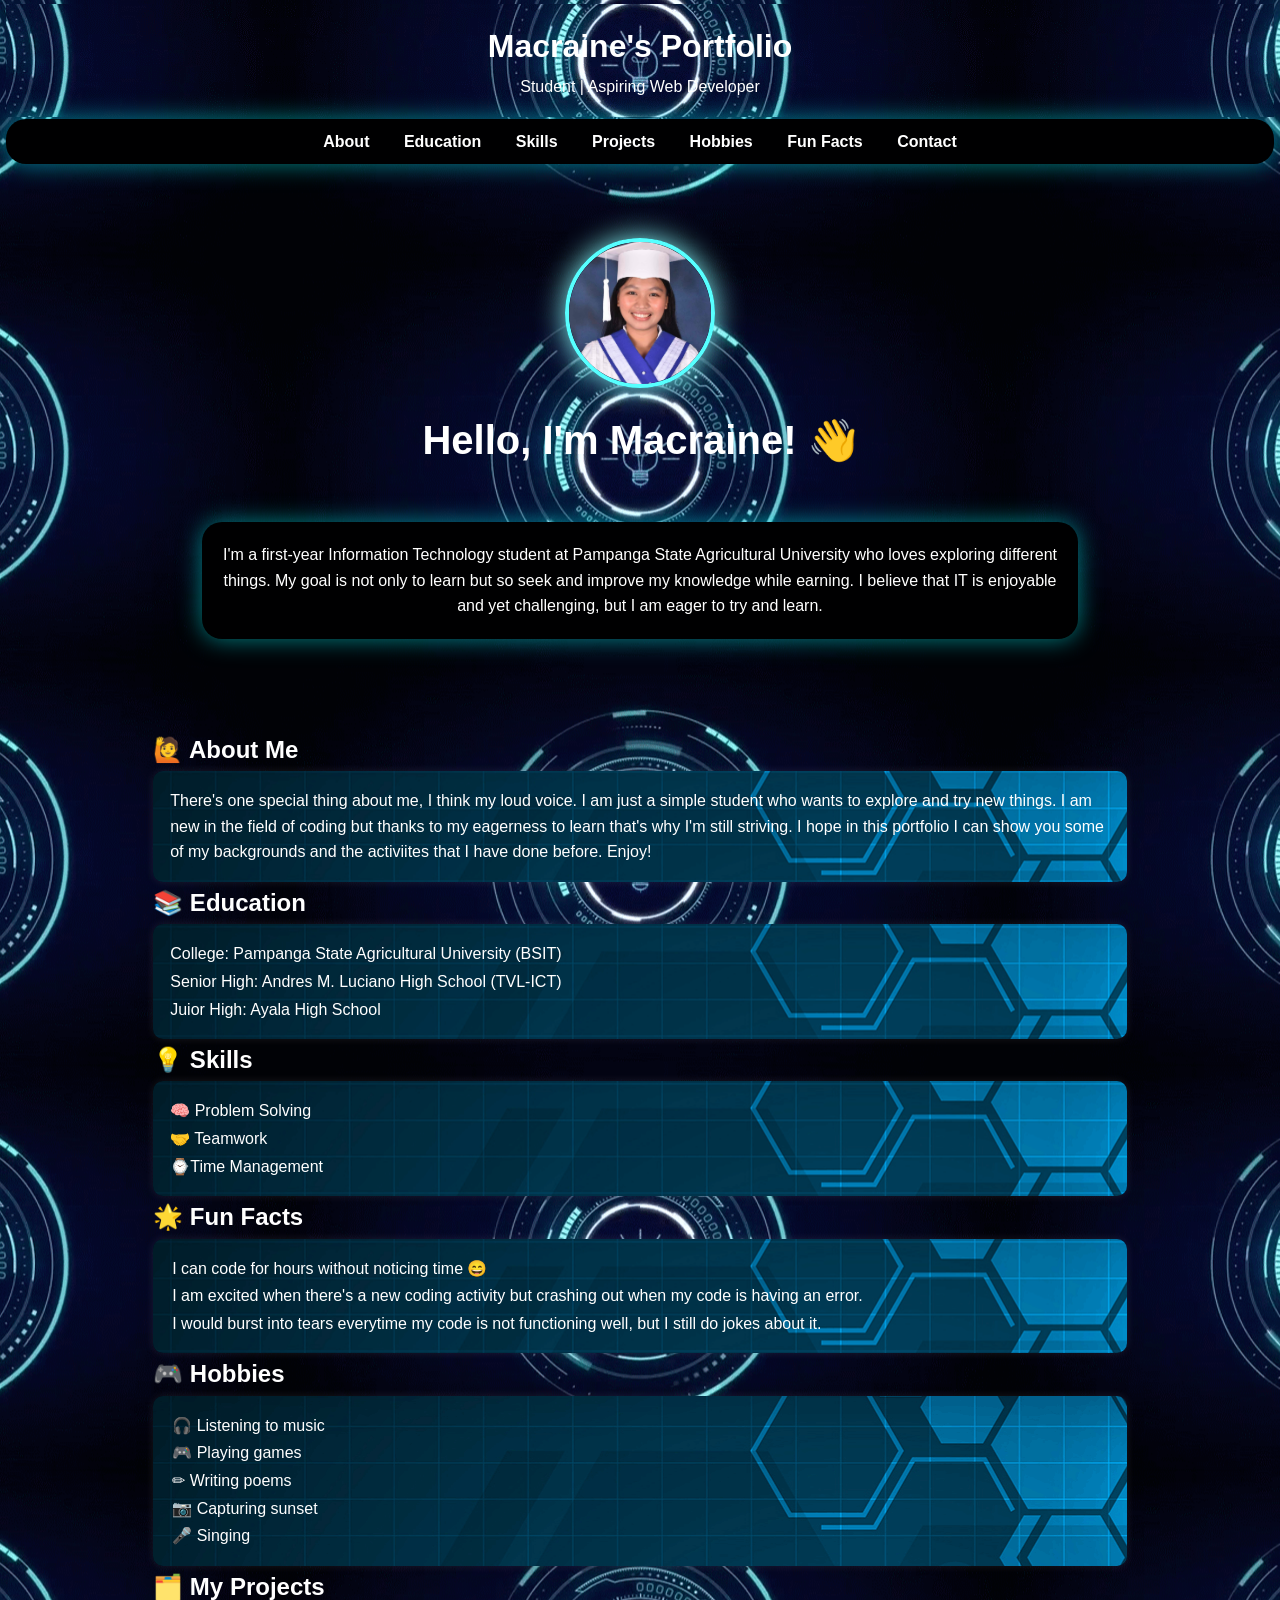
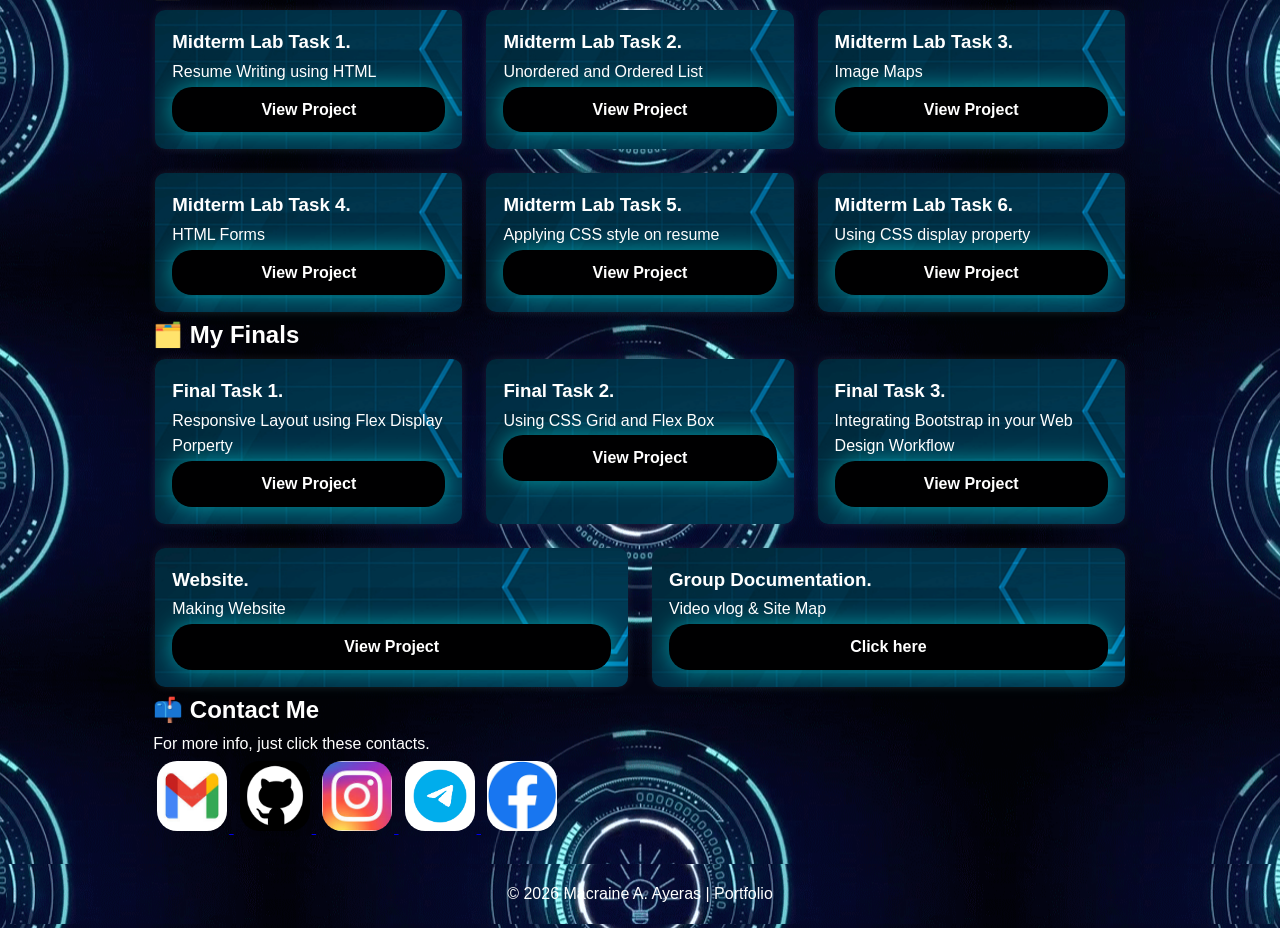
==== commit e52f9d6e: "Update index.html" ====
--- a/index.html
+++ b/index.html
@@ -17,6 +17,7 @@
             line-height: 1.6;
             background-image: url('FinalBG.gif');
             background-position: center;
+            color: white;
         }
       
 
@@ -276,7 +277,7 @@
 
                 <div class="card">
                     <h3>Group Documentation.</h3>
-                    <p>vVideo vlog & Site Map</p>
+                    <p>Video vlog & Site Map</p>
                   <nav>
                     <a href="https://drive.google.com/drive/folders/1i32QQMBI1KBZwxn1Tz8pKezfD4pThwq4?usp=sharing" target="_blank" class="btn">Click here</a>
                   </nav>
